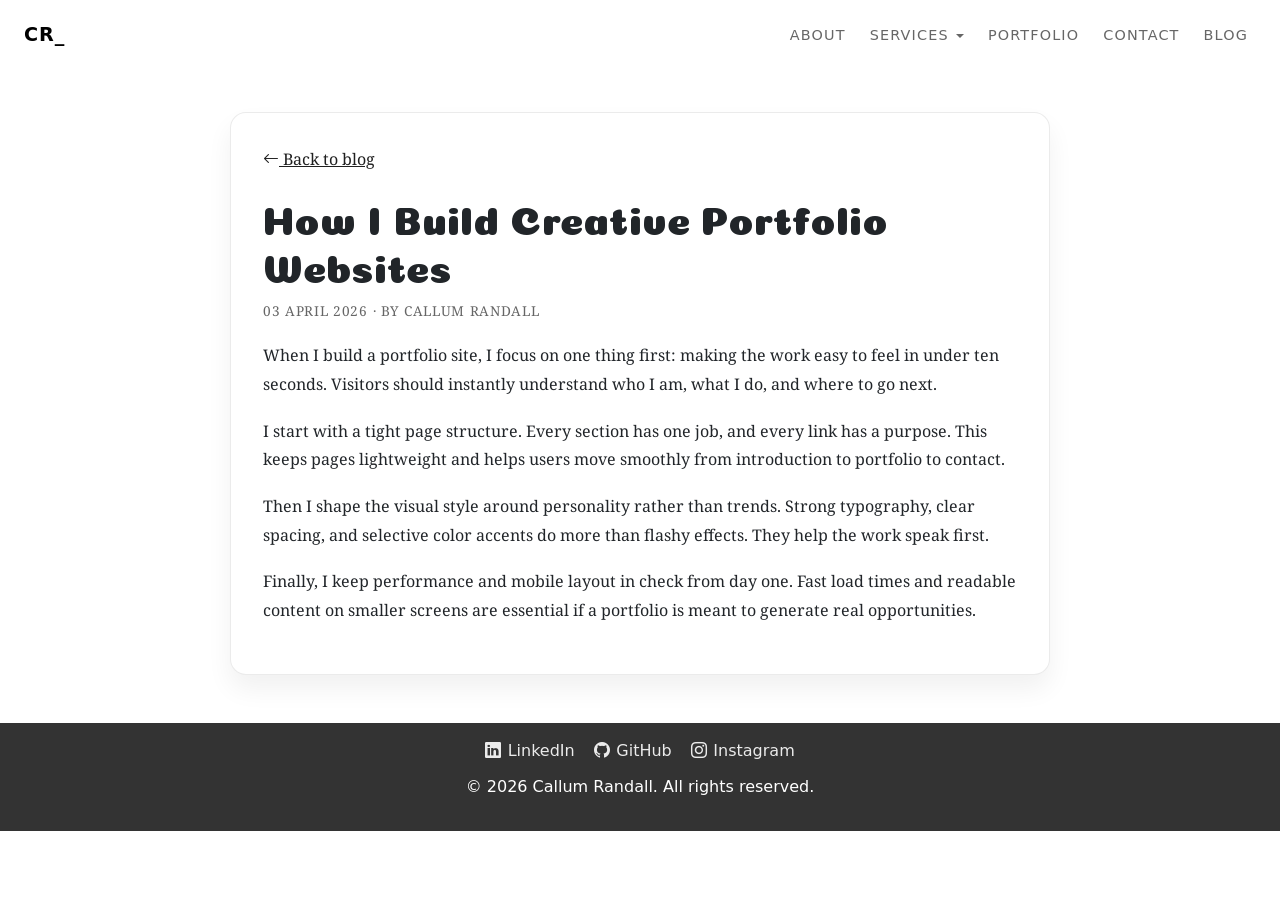
==== blog-first-post.html @ 09055b16 "update pages and fonts" ====
<!DOCTYPE html>
<html lang="en">
<head>
    <meta charset="UTF-8">
    <meta name="viewport" content="width=device-width, initial-scale=1.0">
    <title>How I Build Creative Portfolio Websites | Callum Randall</title>
    <link href="https://cdn.jsdelivr.net/npm/bootstrap@5.3.2/dist/css/bootstrap.min.css" rel="stylesheet">
    <link rel="stylesheet" href="style/style.css">
    <link rel="stylesheet" href="https://cdn.jsdelivr.net/npm/bootstrap-icons@1.10.5/font/bootstrap-icons.css">
    <style>
        @import url('https://fonts.googleapis.com/css2?family=Coiny&family=Noto+Serif:ital,wght@0,100..900;1,100..900&display=swap');

        .post-shell {
            font-family: noto serif, serif;
            padding: calc(var(--nav-height) + 2.5rem) 1rem 3rem;
        }

        .post {
            max-width: 820px;
            margin: 0 auto;
            background: #ffffff;
            border: 1px solid rgba(0, 0, 0, 0.08);
            border-radius: 16px;
            box-shadow: 0 14px 26px rgba(0, 0, 0, 0.06);
            padding: 2rem;
        }

        .post h1 {
            font-family: coiny, sans-serif;
            margin-bottom: 0.75rem;
        }

        .post-meta {
            text-transform: uppercase;
            letter-spacing: 0.05em;
            color: #666;
            font-size: 0.85rem;
            margin-bottom: 1.2rem;
        }

        .post p {
            line-height: 1.8;
            margin-bottom: 1.1rem;
        }

        .post a {
            color: #1f1f1f;
        }
    </style>
</head>
<body>
    <header>
        <nav class="navbar navbar-expand-lg fixed-top px-4">
            <a class="navbar-brand fw-bold" href="index.html">CR_</a>
            <button class="navbar-toggler" type="button" data-bs-toggle="collapse" data-bs-target="#navbarNav">
                <span class="navbar-toggler-icon"></span>
            </button>
            <div class="collapse navbar-collapse justify-content-end" id="navbarNav">
                <ul class="navbar-nav gap-2">
                    <li class="nav-item"><a class="nav-link" href="index.html#about">About</a></li>
                    <li class="nav-item dropdown">
                        <a class="nav-link dropdown-toggle" href="#" role="button" data-bs-toggle="dropdown" aria-expanded="false">Services</a>
                        <ul class="dropdown-menu dropdown-menu-end">
                            <li><a class="dropdown-item" href="web-design.html">Web Design</a></li>
                            <li><a class="dropdown-item" href="photography.html">Photography</a></li>
                            <li><a class="dropdown-item" href="videography.html">Videography</a></li>
                            <li><a class="dropdown-item" href="graphic-design.html">Graphic Design</a></li>
                        </ul>
                    </li>
                    <li class="nav-item"><a class="nav-link" href="index.html#portfolio">Portfolio</a></li>
                    <li class="nav-item"><a class="nav-link" href="contact.html">Contact</a></li>
                    <li class="nav-item"><a class="nav-link" href="blog.html">Blog</a></li>
                </ul>
            </div>
        </nav>
    </header>

    <main class="post-shell">
        <article class="post">
            <p><a href="blog.html"><i class="bi bi-arrow-left"></i> Back to blog</a></p>
            <h1>How I Build Creative Portfolio Websites</h1>
            <p class="post-meta">03 April 2026 · By Callum Randall</p>

            <p>When I build a portfolio site, I focus on one thing first: making the work easy to feel in under ten seconds. Visitors should instantly understand who I am, what I do, and where to go next.</p>

            <p>I start with a tight page structure. Every section has one job, and every link has a purpose. This keeps pages lightweight and helps users move smoothly from introduction to portfolio to contact.</p>

            <p>Then I shape the visual style around personality rather than trends. Strong typography, clear spacing, and selective color accents do more than flashy effects. They help the work speak first.</p>

            <p>Finally, I keep performance and mobile layout in check from day one. Fast load times and readable content on smaller screens are essential if a portfolio is meant to generate real opportunities.</p>
        </article>
    </main>

    <footer>
        <div class="footer-socials" aria-label="Social links">
            <a href="https://www.linkedin.com/in/callum-randall1/" target="_blank" rel="noopener noreferrer" aria-label="LinkedIn profile">
                <i class="bi bi-linkedin"></i>
                <span>LinkedIn</span>
            </a>
            <a href="https://github.com/cal129" target="_blank" rel="noopener noreferrer" aria-label="GitHub profile">
                <i class="bi bi-github"></i>
                <span>GitHub</span>
            </a>
            <a href="https://www.instagram.com/callumjrandall/" target="_blank" rel="noopener noreferrer" aria-label="Instagram profile">
                <i class="bi bi-instagram"></i>
                <span>Instagram</span>
            </a>
        </div>
        <p>© 2026 Callum Randall. All rights reserved.</p>
    </footer>

    <script src="https://cdn.jsdelivr.net/npm/bootstrap@5.3.2/dist/js/bootstrap.bundle.min.js"></script>
    <script>
        const navbar = document.querySelector('.navbar');
        const navbarCollapse = document.getElementById('navbarNav');

        const toggleNavbarBackground = () => {
            if (window.scrollY > 0) {
                navbar.classList.add('scrolled');
            } else {
                navbar.classList.remove('scrolled');
            }
        };

        window.addEventListener('scroll', toggleNavbarBackground);
        navbarCollapse.addEventListener('shown.bs.collapse', () => {
            navbar.classList.add('menu-open');
        });
        navbarCollapse.addEventListener('hidden.bs.collapse', () => {
            navbar.classList.remove('menu-open');
        });
        toggleNavbarBackground();
    </script>
</body>
</html>
---- style/style.css ----
:root {
    --nav-height: 72px;
}


@import url('https://fonts.googleapis.com/css2?family=Coiny&family=Cormorant+Garamond:wght@500;600;700&family=Fjalla+One&family=Manrope:wght@500;600&family=Noto+Serif:ital,wght@0,100..900;1,100..900&display=swap');

.navbar {
    background: transparent;
    backdrop-filter: none;
    -webkit-backdrop-filter: none;
    border-bottom: 1px solid transparent;
    transition: background 0.3s ease, border-color 0.3s ease, backdrop-filter 0.3s ease;
    min-height: var(--nav-height);
}

.navbar.scrolled {
    background: rgba(255, 255, 255, 0.5);
    backdrop-filter: blur(10px);
    -webkit-backdrop-filter: blur(10px);
    border-bottom: 1px solid rgba(46, 46, 46, 0.8);
}

@media (max-width: 991.98px) {
    .navbar.menu-open {
        background: rgba(255, 255, 255, 0.95);
        backdrop-filter: blur(10px);
        -webkit-backdrop-filter: blur(10px);
        border-bottom: 1px solid rgba(46, 46, 46, 0.8);
    }

    .navbar-collapse.show {
        background: transparent;
    }
}

.navbar-brand {
    color: #000000;
    font-size: 1.2rem;
    letter-spacing: 0.05em;
}
.navbar-brand:hover {
    color: #2a2a2a;
}
.nav-link {
    color: rgba(0, 0, 0, 0.6) ;
    font-size: 0.9rem;
    letter-spacing: 0.08em;
    text-transform: uppercase;
    padding: 0.4rem 0.8rem ;
    border-radius: 4px;
    transition: color 0.2s ease, background 0.2s ease;
}

.nav-link:hover {
    color: #6183a4 ;
    background: rgba(255, 255, 255, 0.1);
}

.navbar .dropdown-menu {
    background: rgba(255, 255, 255, 0.96);
    border: 1px solid rgba(46, 46, 46, 0.14);
    border-radius: 12px;
    box-shadow: 0 16px 30px rgba(0, 0, 0, 0.08);
    padding: 0.45rem;
}

.navbar .dropdown-item {
    border-radius: 8px;
    color: rgba(0, 0, 0, 0.72);
    font-size: 0.9rem;
    letter-spacing: 0.05em;
    text-transform: uppercase;
    padding: 0.55rem 0.75rem;
}

.navbar .dropdown-item:hover,
.navbar .dropdown-item:focus {
    background: rgba(111, 143, 155, 0.12);
    color: #2f5f72;
}

.navbar .dropdown-item.active,
.navbar .dropdown-item:active {
    background: rgba(111, 143, 155, 0.18);
    color: #2f5f72;
}

.navbar .dropdown-toggle::after {
    margin-left: 0.45rem;
    vertical-align: 0.15em;
}




body {
    padding-top: 0;
}


#hero {
    background-color: #b4c6ce;
    width: 100vw;
    min-height: 300px;
    margin-left: calc(-50vw + 50%);
    margin-right: calc(-50vw + 50%);
    padding: calc(var(--nav-height) + 2rem) 0 2rem;
    text-align: center;
    
}

#hero h1 {
    font-family: 'Cormorant Garamond', serif;
    font-weight: 700;
    letter-spacing: 0.03em;
}

#hero p {
    font-family: 'Manrope', sans-serif;
    font-weight: 600;
    letter-spacing: 0.12em;
    text-transform: uppercase;
}

#about {
    background-color: #ffffff;
    font-family: noto serif, serif;
    width: 100vw;
    min-height: 240px;
    margin-left: calc(-50vw + 50%);
    margin-right: calc(-50vw + 50%);
    padding: 2rem 0;
    
}

#contact {
    background-color: #b4c6ce;
    font-family: noto serif, serif;
    width: 100vw;
    min-height: 340px;
    margin-left: calc(-50vw + 50%);
    margin-right: calc(-50vw + 50%);
    padding: 2rem 0;
    text-align: center;
    display: flex;
    flex-direction: column;
    justify-content: center;
    align-items: center;
    padding-left: 10%;
    padding-right: 10%;
}

.glass-btn {
    background: rgba(255, 255, 255, 0.22);
    color: #1f1f1f;
    border: 1px solid rgba(255, 255, 255, 0.45);
    backdrop-filter: blur(8px);
    -webkit-backdrop-filter: blur(8px);
    box-shadow: 0 8px 24px rgba(0, 0, 0, 0.12);
    transition: all 0.25s ease;
}

.glass-btn:hover,
.glass-btn:focus {
    background: rgba(255, 255, 255, 0.32);
    color: #111;
    border-color: rgba(255, 255, 255, 0.65);
    transform: translateY(-1px);
}

.glass-btn:active {
    transform: translateY(0);
}


.glass-btn-light {
    background: rgba(255, 255, 255, 0.22);
    color: #c0c0c0;
    border: 1px solid rgba(255, 255, 255, 0.45);
    backdrop-filter: blur(8px);
    -webkit-backdrop-filter: blur(8px);
    box-shadow: 0 8px 24px rgba(0, 0, 0, 0.12);
    transition: all 0.25s ease;
}

.glass-btn-light:hover,
.glass-btn-light:focus {
    background: rgba(255, 255, 255, 0.32);
    color: #ffffff;
    border-color: rgba(255, 255, 255, 0.65);
    transform: translateY(-1px);
}

.glass-btn-light:active {
    transform: translateY(0);
}


#films {
    background-image: linear-gradient(rgba(0, 0, 0, 0.45), rgba(0, 0, 0, 0.45)), url('../assets/images/wedding.jpg');
    background-size: cover;
    background-position: 10% 90%;
    background-repeat: no-repeat;
    width: 100vw;
    min-height: 380px;
    margin-left: calc(-50vw + 50%);
    margin-right: calc(-50vw + 50%);
    padding: 2rem 0;
    padding-left: 10%;
    padding-right: 10%;
    text-align: center;
    color: #ffffff;
    display: flex;
    flex-direction: column;
    justify-content: center;
    align-items: center;
    font-family: noto serif, serif;
}

#portfolio {
    background-color: #ffffff;
    font-family: noto serif, serif;
    width: 100vw;
    min-height: 240px;
    margin-left: calc(-50vw + 50%);
    margin-right: calc(-50vw + 50%);
    
}

.portfolio-image {
    display: block;
    width: 100%;
    height: auto;
    margin: 0 auto;
}

#experience {
    background-color: #ffffff;
    font-family: noto serif, serif;
    width: 100vw;
    min-height: 240px;
    margin-left: calc(-50vw + 50%);
    margin-right: calc(-50vw + 50%);
    padding: 2rem 0;
    text-align: center;
}



.charity-logo-card {
    display: flex;
    align-items: center;
    justify-content: center;
    min-height: 110px;
    padding: 1rem;
    text-decoration: none;
    transition: transform 0.2s ease, background 0.2s ease;
}

.charity-logo-card:hover {
    transform: translateY(-2px);
   
}

.charity-logo-card img {
    width: 100%;
    max-width: 160px;
    max-height: 56px;
    object-fit: contain;
}


h2 {
    font-size: 2rem;
    margin-bottom: 1rem;
    color: #333;
    padding-left: 10%;
}

footer {
    background-color: #333;
    color: #fff;
    text-align: center;
    padding: 1rem 0;
}

.footer-socials {
    display: flex;
    justify-content: center;
    gap: 1.2rem;
    flex-wrap: wrap;
    margin-bottom: 0.75rem;
}

.footer-socials a {
    display: inline-flex;
    align-items: center;
    gap: 0.4rem;
    color: #fff;
    text-decoration: none;
    opacity: 0.9;
    transition: opacity 0.2s ease;
}

.footer-socials a:hover {
    opacity: 1;
}

.contact-body {
    background: linear-gradient(135deg, #ebe4c7 0%, #f6f1df 100%);
    min-height: 100vh;
}

.contact-page {
    max-width: 900px;
    margin: 0 auto;
    padding: calc(var(--nav-height) + 2rem) 1rem 3rem;
    font-family: noto serif, serif;
}

.contact-card {
    background: rgba(255, 255, 255, 0.72);
    border: 1px solid rgba(255, 255, 255, 0.65);
    border-radius: 16px;
    box-shadow: 0 18px 40px rgba(0, 0, 0, 0.08);
    backdrop-filter: blur(6px);
    -webkit-backdrop-filter: blur(6px);
}

.contact-title {
    font-family: coiny, sans-serif;
    letter-spacing: 0.02em;
}

.form-control,
.form-select {
    border-radius: 10px;
    border-color: rgba(0, 0, 0, 0.14);
}

.form-control:focus,
.form-select:focus {
    border-color: #6f8f9b;
    box-shadow: 0 0 0 0.2rem rgba(111, 143, 155, 0.2);
}

.contact-meta a {
    color: #1f1f1f;
    text-decoration: none;
}

.contact-meta a:hover {
    text-decoration: underline;
}

.web-design-body {
    background: linear-gradient(135deg, #eef2e4 0%, #f7f1df 52%, #e7edf2 100%);
    min-height: 100vh;
}

.web-services-body {
    background: #DDDBD9;
}

.web-services-shell {
    width: min(980px, calc(100% - 2rem));
    margin: 0 auto;
    padding: calc(var(--nav-height) + 3rem) 0 3.5rem;
    font-family: 'Fjalla One', sans-serif;
    color: #1f1f1f;
}

.web-services-intro {
    margin-bottom: 2.5rem;
}

.web-services-kicker {
    text-transform: uppercase;
    letter-spacing: 0.12em;
    font-size: 0.78rem;
    color: #676767;
    margin-bottom: 0.5rem;
}

.web-services-intro h1 {
    font-family: 'Fjalla One', sans-serif;
    font-size: clamp(2.4rem, 5vw, 4rem);
    margin-bottom: 1rem;
}

.web-services-lead {
    max-width: 70ch;
    line-height: 1.8;
    color: #333;
}

.web-services-list {
    display: grid;
    gap: 1rem;
}

.web-service-item {
    background: rgba(255, 255, 255, 0.8);
    border: 1px solid rgba(0, 0, 0, 0.08);
    border-radius: 14px;
    padding: 1.4rem;
}

.web-service-item h2 {
    font-size: 1.3rem;
    margin-bottom: 0.65rem;
    color: #161616;
    padding-left: 0;
}

.web-service-item p {
    margin-bottom: 0.55rem;
    line-height: 1.75;
    color: #353535;
}

.web-service-meta {
    margin-bottom: 0;
    font-size: 0.9rem;
    color: #5a5a5a;
}

.web-services-outro {
    margin-top: 2rem;
    padding-top: 1.8rem;
    border-top: 1px solid rgba(0, 0, 0, 0.1);
}

.web-services-outro h2 {
    padding-left: 0;
    margin-bottom: 0.65rem;
}

.web-services-outro p {
    margin-bottom: 1rem;
    max-width: 66ch;
    line-height: 1.75;
}

.service-hero {
    width: 100vw;
    margin-left: calc(-50vw + 50%);
    margin-right: calc(-50vw + 50%);
    padding: calc(var(--nav-height) + 3rem) 0 3.5rem;
    font-family: noto serif, serif;
}

.service-hero-inner,
.service-section,
.service-cta {
    width: min(1120px, calc(100% - 2rem));
    margin: 0 auto;
}

.service-hero-panel {
    background: rgba(255, 255, 255, 0.68);
    border: 1px solid rgba(255, 255, 255, 0.72);
    border-radius: 28px;
    padding: 2rem;
    box-shadow: 0 20px 42px rgba(0, 0, 0, 0.08);
    backdrop-filter: blur(10px);
    -webkit-backdrop-filter: blur(10px);
}

.section-label {
    display: inline-flex;
    align-items: center;
    gap: 0.5rem;
    padding: 0.35rem 0.75rem;
    border-radius: 999px;
    background: rgba(111, 143, 155, 0.14);
    color: #2b4c59;
    font-size: 0.8rem;
    letter-spacing: 0.08em;
    text-transform: uppercase;
}

.service-hero h1,
.service-section h2,
.service-cta h2 {
    font-family: coiny, sans-serif;
}

.service-hero h1 {
    font-size: clamp(2.6rem, 6vw, 5rem);
    line-height: 0.95;
    margin: 1rem 0 1rem;
}

.service-lead {
    font-size: 1.08rem;
    line-height: 1.75;
    color: #394247;
    max-width: 62ch;
}

.hero-points {
    display: grid;
    grid-template-columns: repeat(3, minmax(0, 1fr));
    gap: 1rem;
    margin-top: 1.5rem;
}

.hero-point {
    background: rgba(255, 255, 255, 0.75);
    border-radius: 18px;
    padding: 1rem;
    border: 1px solid rgba(0, 0, 0, 0.06);
}

.hero-point strong {
    display: block;
    margin-bottom: 0.35rem;
    color: #1f1f1f;
}

.service-section {
    padding: 0 0 3rem;
    font-family: noto serif, serif;
}

.service-section h2 {
    padding-left: 0;
    margin-bottom: 0.85rem;
}

.service-copy {
    color: #49545a;
    max-width: 68ch;
    line-height: 1.75;
}

.service-card {
    background: rgba(255, 255, 255, 0.8);
    border: 1px solid rgba(0, 0, 0, 0.08);
    border-radius: 20px;
    box-shadow: 0 16px 30px rgba(0, 0, 0, 0.06);
    height: 100%;
}

.service-card .card-body {
    padding: 1.5rem;
}

.service-icon {
    width: 54px;
    height: 54px;
    border-radius: 16px;
    display: inline-flex;
    align-items: center;
    justify-content: center;
    background: rgba(180, 198, 206, 0.35);
    color: #22414f;
    font-size: 1.4rem;
    margin-bottom: 1rem;
}

.service-list {
    list-style: none;
    padding: 0;
    margin: 1rem 0 0;
}

.service-list li {
    padding: 0.4rem 0 0.4rem 1.5rem;
    position: relative;
}

.service-list li::before {
    content: "";
    position: absolute;
    left: 0;
    top: 0.95rem;
    width: 0.6rem;
    height: 0.6rem;
    border-radius: 50%;
    background: #6f8f9b;
}

.process-step {
    background: rgba(255, 255, 255, 0.76);
    border: 1px solid rgba(0, 0, 0, 0.06);
    border-radius: 20px;
    padding: 1.4rem;
    height: 100%;
}

.step-number {
    display: inline-flex;
    align-items: center;
    justify-content: center;
    width: 2.2rem;
    height: 2.2rem;
    border-radius: 999px;
    background: #1f1f1f;
    color: #fff;
    font-weight: 700;
    margin-bottom: 1rem;
}

.pricing-card {
    background: linear-gradient(180deg, rgba(255, 255, 255, 0.88) 0%, rgba(255, 255, 255, 0.72) 100%);
    border: 1px solid rgba(0, 0, 0, 0.08);
    border-radius: 24px;
    box-shadow: 0 18px 34px rgba(0, 0, 0, 0.07);
    height: 100%;
}

.pricing-card.featured {
    border-color: rgba(111, 143, 155, 0.45);
    transform: translateY(-6px);
}

.pricing-badge {
    display: inline-block;
    padding: 0.35rem 0.7rem;
    border-radius: 999px;
    background: rgba(111, 143, 155, 0.14);
    color: #2b4c59;
    font-size: 0.82rem;
    text-transform: uppercase;
    letter-spacing: 0.08em;
}

.pricing-value {
    font-family: coiny, sans-serif;
    font-size: 2rem;
    color: #1f1f1f;
    margin: 0.75rem 0 1rem;
}

.faq-item {
    background: rgba(255, 255, 255, 0.76);
    border: 1px solid rgba(0, 0, 0, 0.06);
    border-radius: 18px;
    padding: 1.15rem 1.25rem;
}

.service-cta {
    padding: 0 0 3.5rem;
}

.service-cta-panel {
    background: linear-gradient(135deg, rgba(180, 198, 206, 0.9), rgba(255, 255, 255, 0.72));
    border: 1px solid rgba(255, 255, 255, 0.65);
    border-radius: 28px;
    padding: 2rem;
    box-shadow: 0 20px 40px rgba(0, 0, 0, 0.08);
}

.photography-body {
    background: linear-gradient(135deg, #f5efe0 0%, #eef3f0 52%, #e6edf4 100%);
    min-height: 100vh;
}

.photo-hero {
    width: 100vw;
    margin-left: calc(-50vw + 50%);
    margin-right: calc(-50vw + 50%);
    padding: calc(var(--nav-height) + 3rem) 0 3.5rem;
    font-family: noto serif, serif;
}

.photo-hero-inner,
.photo-section,
.photo-cta {
    width: min(1120px, calc(100% - 2rem));
    margin: 0 auto;
}

.photo-hero-panel {
    background: rgba(255, 255, 255, 0.72);
    border: 1px solid rgba(255, 255, 255, 0.75);
    border-radius: 28px;
    box-shadow: 0 20px 42px rgba(0, 0, 0, 0.08);
    overflow: hidden;
}

.photo-hero-copy {
    padding: 2rem;
}

.photo-hero h1,
.photo-section h2,
.photo-cta h2 {
    font-family: coiny, sans-serif;
}

.photo-hero h1 {
    font-size: clamp(2.6rem, 6vw, 5rem);
    line-height: 0.95;
    margin: 1rem 0 1rem;
}

.photo-lead {
    font-size: 1.08rem;
    line-height: 1.75;
    color: #40484d;
    max-width: 62ch;
}

.photo-visual {
    min-height: 100%;
    background: linear-gradient(180deg, rgba(17, 17, 17, 0.06), rgba(17, 17, 17, 0.16)), url('../assets/images/wedding.jpg');
    background-size: cover;
    background-position: center;
    min-height: 340px;
}

.photo-stat-row {
    display: grid;
    grid-template-columns: repeat(3, minmax(0, 1fr));
    gap: 1rem;
    margin-top: 1.5rem;
}

.photo-stat {
    background: rgba(255, 255, 255, 0.8);
    border: 1px solid rgba(0, 0, 0, 0.06);
    border-radius: 18px;
    padding: 1rem;
}

.photo-stat strong {
    display: block;
    font-family: coiny, sans-serif;
    font-size: 1.5rem;
    color: #1f1f1f;
}

.photo-section {
    padding: 0 0 3rem;
    font-family: noto serif, serif;
}

.photo-section h2 {
    padding-left: 0;
    margin-bottom: 0.85rem;
}

.photo-copy {
    color: #4b5459;
    max-width: 68ch;
    line-height: 1.75;
}

.photo-card {
    background: rgba(255, 255, 255, 0.82);
    border: 1px solid rgba(0, 0, 0, 0.08);
    border-radius: 20px;
    box-shadow: 0 16px 30px rgba(0, 0, 0, 0.06);
    height: 100%;
}

.photo-card .card-body {
    padding: 1.5rem;
}

.photo-card .service-icon {
    background: rgba(121, 144, 158, 0.18);
    color: #24404c;
}

.photo-list {
    list-style: none;
    padding: 0;
    margin: 1rem 0 0;
}

.photo-list li {
    padding: 0.4rem 0 0.4rem 1.5rem;
    position: relative;
}

.photo-list li::before {
    content: "";
    position: absolute;
    left: 0;
    top: 0.95rem;
    width: 0.6rem;
    height: 0.6rem;
    border-radius: 50%;
    background: #6f8f9b;
}

.photo-step {
    background: rgba(255, 255, 255, 0.76);
    border: 1px solid rgba(0, 0, 0, 0.06);
    border-radius: 20px;
    padding: 1.4rem;
    height: 100%;
}

.photo-cta {
    padding: 0 0 3.5rem;
}

.photo-cta-panel {
    background: linear-gradient(135deg, rgba(246, 226, 193, 0.9), rgba(255, 255, 255, 0.72));
    border: 1px solid rgba(255, 255, 255, 0.65);
    border-radius: 28px;
    padding: 2rem;
    box-shadow: 0 20px 40px rgba(0, 0, 0, 0.08);
}

@media (max-width: 767.98px) {
    .photo-stat-row {
        grid-template-columns: 1fr;
    }
}

.videography-body {
    background: linear-gradient(135deg, #efe8dc 0%, #eef1f4 52%, #e3ecf1 100%);
    min-height: 100vh;
}

.video-hero {
    width: 100vw;
    margin-left: calc(-50vw + 50%);
    margin-right: calc(-50vw + 50%);
    padding: calc(var(--nav-height) + 3rem) 0 3.5rem;
    font-family: noto serif, serif;
}

.video-hero-inner,
.video-section,
.video-cta {
    width: min(1120px, calc(100% - 2rem));
    margin: 0 auto;
}

.video-hero-panel {
    background: rgba(255, 255, 255, 0.72);
    border: 1px solid rgba(255, 255, 255, 0.75);
    border-radius: 28px;
    box-shadow: 0 20px 42px rgba(0, 0, 0, 0.08);
    overflow: hidden;
}

.video-hero-copy {
    padding: 2rem;
}

.video-hero h1,
.video-section h2,
.video-cta h2 {
    font-family: coiny, sans-serif;
}

.video-hero h1 {
    font-size: clamp(2.6rem, 6vw, 5rem);
    line-height: 0.95;
    margin: 1rem 0 1rem;
}

.video-lead {
    font-size: 1.08rem;
    line-height: 1.75;
    color: #40484d;
    max-width: 62ch;
}

.video-visual {
    min-height: 100%;
    background: linear-gradient(180deg, rgba(17, 17, 17, 0.1), rgba(17, 17, 17, 0.34)), url('../assets/images/wedding.jpg');
    background-size: cover;
    background-position: center;
    min-height: 340px;
}

.video-stat-row {
    display: grid;
    grid-template-columns: repeat(3, minmax(0, 1fr));
    gap: 1rem;
    margin-top: 1.5rem;
}

.video-stat {
    background: rgba(255, 255, 255, 0.8);
    border: 1px solid rgba(0, 0, 0, 0.06);
    border-radius: 18px;
    padding: 1rem;
}

.video-stat strong {
    display: block;
    font-family: coiny, sans-serif;
    font-size: 1.5rem;
    color: #1f1f1f;
}

.video-section {
    padding: 0 0 3rem;
    font-family: noto serif, serif;
}

.video-section h2 {
    padding-left: 0;
    margin-bottom: 0.85rem;
}

.video-copy {
    color: #4b5459;
    max-width: 68ch;
    line-height: 1.75;
}

.video-card {
    background: rgba(255, 255, 255, 0.82);
    border: 1px solid rgba(0, 0, 0, 0.08);
    border-radius: 20px;
    box-shadow: 0 16px 30px rgba(0, 0, 0, 0.06);
    height: 100%;
}

.video-card .card-body {
    padding: 1.5rem;
}

.video-card .service-icon {
    background: rgba(160, 134, 99, 0.18);
    color: #5b452f;
}

.video-list {
    list-style: none;
    padding: 0;
    margin: 1rem 0 0;
}

.video-list li {
    padding: 0.4rem 0 0.4rem 1.5rem;
    position: relative;
}

.video-list li::before {
    content: "";
    position: absolute;
    left: 0;
    top: 0.95rem;
    width: 0.6rem;
    height: 0.6rem;
    border-radius: 50%;
    background: #8a6f54;
}

.video-step {
    background: rgba(255, 255, 255, 0.76);
    border: 1px solid rgba(0, 0, 0, 0.06);
    border-radius: 20px;
    padding: 1.4rem;
    height: 100%;
}

.video-cta {
    padding: 0 0 3.5rem;
}

.video-cta-panel {
    background: linear-gradient(135deg, rgba(215, 199, 175, 0.9), rgba(255, 255, 255, 0.72));
    border: 1px solid rgba(255, 255, 255, 0.65);
    border-radius: 28px;
    padding: 2rem;
    box-shadow: 0 20px 40px rgba(0, 0, 0, 0.08);
}

@media (max-width: 767.98px) {
    .video-stat-row {
        grid-template-columns: 1fr;
    }
}

.graphic-design-body {
    background: linear-gradient(135deg, #f2ede7 0%, #eef2f0 54%, #e6ece8 100%);
    min-height: 100vh;
}

.graphic-hero {
    width: 100vw;
    margin-left: calc(-50vw + 50%);
    margin-right: calc(-50vw + 50%);
    padding: calc(var(--nav-height) + 3rem) 0 3.5rem;
    font-family: noto serif, serif;
}

.graphic-hero-inner,
.graphic-section,
.graphic-cta {
    width: min(1120px, calc(100% - 2rem));
    margin: 0 auto;
}

.graphic-hero-panel {
    background: rgba(255, 255, 255, 0.74);
    border: 1px solid rgba(255, 255, 255, 0.78);
    border-radius: 28px;
    box-shadow: 0 20px 42px rgba(0, 0, 0, 0.08);
    overflow: hidden;
}

.graphic-hero-copy {
    padding: 2rem;
}

.graphic-hero h1,
.graphic-section h2,
.graphic-cta h2 {
    font-family: coiny, sans-serif;
}

.graphic-hero h1 {
    font-size: clamp(2.6rem, 6vw, 5rem);
    line-height: 0.95;
    margin: 1rem 0 1rem;
}

.graphic-lead {
    font-size: 1.08rem;
    line-height: 1.75;
    color: #40484d;
    max-width: 62ch;
}

.graphic-visual {
    min-height: 100%;
    background: linear-gradient(180deg, rgba(17, 17, 17, 0.07), rgba(17, 17, 17, 0.2)), url('../assets/images/porfoliopng.png');
    background-size: cover;
    background-position: center;
    min-height: 340px;
}

.graphic-stat-row {
    display: grid;
    grid-template-columns: repeat(3, minmax(0, 1fr));
    gap: 1rem;
    margin-top: 1.5rem;
}

.graphic-stat {
    background: rgba(255, 255, 255, 0.8);
    border: 1px solid rgba(0, 0, 0, 0.06);
    border-radius: 18px;
    padding: 1rem;
}

.graphic-stat strong {
    display: block;
    font-family: coiny, sans-serif;
    font-size: 1.5rem;
    color: #1f1f1f;
}

.graphic-section {
    padding: 0 0 3rem;
    font-family: noto serif, serif;
}

.graphic-section h2 {
    padding-left: 0;
    margin-bottom: 0.85rem;
}

.graphic-copy {
    color: #4b5459;
    max-width: 68ch;
    line-height: 1.75;
}

.graphic-card {
    background: rgba(255, 255, 255, 0.82);
    border: 1px solid rgba(0, 0, 0, 0.08);
    border-radius: 20px;
    box-shadow: 0 16px 30px rgba(0, 0, 0, 0.06);
    height: 100%;
}

.graphic-card .card-body {
    padding: 1.5rem;
}

.graphic-card .service-icon {
    background: rgba(134, 160, 120, 0.18);
    color: #4b5e3d;
}

.graphic-list {
    list-style: none;
    padding: 0;
    margin: 1rem 0 0;
}

.graphic-list li {
    padding: 0.4rem 0 0.4rem 1.5rem;
    position: relative;
}

.graphic-list li::before {
    content: "";
    position: absolute;
    left: 0;
    top: 0.95rem;
    width: 0.6rem;
    height: 0.6rem;
    border-radius: 50%;
    background: #7b9a65;
}

.graphic-step {
    background: rgba(255, 255, 255, 0.76);
    border: 1px solid rgba(0, 0, 0, 0.06);
    border-radius: 20px;
    padding: 1.4rem;
    height: 100%;
}

.graphic-cta {
    padding: 0 0 3.5rem;
}

.graphic-cta-panel {
    background: linear-gradient(135deg, rgba(217, 226, 197, 0.9), rgba(255, 255, 255, 0.72));
    border: 1px solid rgba(255, 255, 255, 0.65);
    border-radius: 28px;
    padding: 2rem;
    box-shadow: 0 20px 40px rgba(0, 0, 0, 0.08);
}

@media (max-width: 767.98px) {
    .graphic-stat-row {
        grid-template-columns: 1fr;
    }
}

@media (max-width: 767.98px) {
    .hero-points {
        grid-template-columns: 1fr;
    }

    .pricing-card.featured {
        transform: none;
    }
}
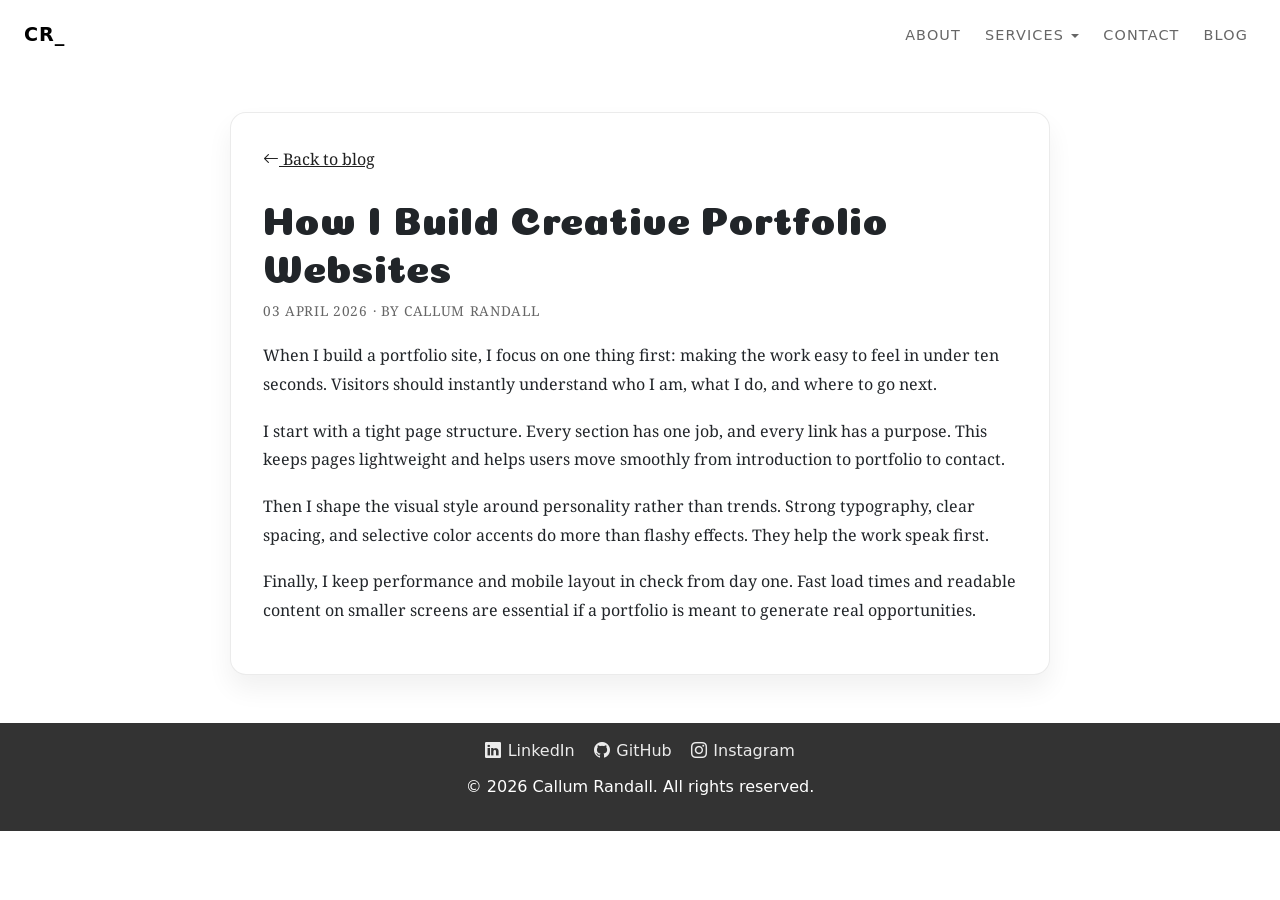
==== commit 91ece43a: "add about section" ====
--- a/blog-first-post.html
+++ b/blog-first-post.html
@@ -67,7 +67,6 @@
                             <li><a class="dropdown-item" href="graphic-design.html">Graphic Design</a></li>
                         </ul>
                     </li>
-                    <li class="nav-item"><a class="nav-link" href="index.html#portfolio">Portfolio</a></li>
                     <li class="nav-item"><a class="nav-link" href="contact.html">Contact</a></li>
                     <li class="nav-item"><a class="nav-link" href="blog.html">Blog</a></li>
                 </ul>
--- a/style/style.css
+++ b/style/style.css
@@ -111,7 +111,7 @@
 }
 
 #hero h1 {
-    font-family: 'Cormorant Garamond', serif;
+    font-family: 'Fjalla One', sans-serif;
     font-weight: 700;
     letter-spacing: 0.03em;
 }
@@ -149,6 +149,51 @@
     align-items: center;
     padding-left: 10%;
     padding-right: 10%;
+}
+
+#about-me {
+    background: linear-gradient(135deg, #e8edf0 0%, #f4f1e8 54%, #e6edf0 100%);
+    font-family: noto serif, serif;
+    width: 100vw;
+    margin-left: calc(-50vw + 50%);
+    margin-right: calc(-50vw + 50%);
+    padding: 3rem 0;
+}
+
+#about-me h2 {
+    font-size: 2rem;
+    margin-bottom: 1rem;
+    color: #333;
+}
+
+.about-image {
+    width: 100%;
+    height: auto;
+    display: block;
+    border-radius: 24px;
+    box-shadow: 0 18px 40px rgba(0, 0, 0, 0.12);
+}
+
+.about-copy {
+    padding-left: 1rem;
+}
+
+.about-copy h3 {
+    font-size: 1.7rem;
+    padding-left: 0;
+    margin-bottom: 1rem;
+}
+
+.about-copy p {
+    color: #40484d;
+    line-height: 1.8;
+    margin-bottom: 1rem;
+}
+
+@media (max-width: 991.98px) {
+    .about-copy {
+        padding-left: 0;
+    }
 }
 
 .glass-btn {
@@ -407,6 +452,29 @@
     padding: 1.4rem;
 }
 
+.web-design-body .web-services-list .card {
+    background: rgba(180, 198, 206, 0.92);
+    border: 1px solid rgba(45, 45, 45, 0.12);
+    border-radius: 20px;
+    overflow: hidden;
+}
+
+.web-design-body .web-services-list .card-body {
+    text-align: center;
+}
+
+.web-design-body .web-services-list .card h2 {
+    padding-left: 0;
+}
+
+.web-design-body .web-services-list .card-img-top {
+    width: 100%;
+    aspect-ratio: 16 / 9;
+    object-fit: cover;
+    object-position: top center;
+    display: block;
+}
+
 .web-service-item h2 {
     font-size: 1.3rem;
     margin-bottom: 0.65rem;
@@ -970,6 +1038,10 @@
     box-shadow: 0 20px 40px rgba(0, 0, 0, 0.08);
 }
 
+.videography-feature {
+    margin-top: 2.25rem;
+}
+
 @media (max-width: 767.98px) {
     .video-stat-row {
         grid-template-columns: 1fr;
@@ -979,6 +1051,77 @@
 .graphic-design-body {
     background: linear-gradient(135deg, #f2ede7 0%, #eef2f0 54%, #e6ece8 100%);
     min-height: 100vh;
+}
+
+.photography-body {
+    background: linear-gradient(135deg, #e8edf0 0%, #f4f1e8 54%, #e6edf0 100%);
+    min-height: 100vh;
+}
+
+.photo-masonry {
+    column-count: 3;
+    column-gap: 1rem;
+}
+
+.photo-masonry figure {
+    margin: 0 0 1rem;
+    break-inside: avoid;
+    border-radius: 18px;
+    overflow: hidden;
+    background: rgba(180, 198, 206, 0.24);
+    border: 1px solid rgba(24, 24, 24, 0.12);
+    box-shadow: 0 10px 24px rgba(0, 0, 0, 0.12);
+}
+
+.photo-masonry img {
+    width: 100%;
+    height: auto;
+    display: block;
+}
+
+@media (max-width: 991.98px) {
+    .photo-masonry {
+        column-count: 2;
+    }
+}
+
+@media (max-width: 575.98px) {
+    .photo-masonry {
+        column-count: 1;
+    }
+}
+
+.graphic-masonry {
+    column-count: 3;
+    column-gap: 1rem;
+}
+
+.graphic-masonry figure {
+    margin: 0 0 1rem;
+    break-inside: avoid;
+    border-radius: 18px;
+    overflow: hidden;
+    background: rgba(180, 198, 206, 0.3);
+    border: 1px solid rgba(24, 24, 24, 0.12);
+    box-shadow: 0 10px 24px rgba(0, 0, 0, 0.12);
+}
+
+.graphic-masonry img {
+    width: 100%;
+    height: auto;
+    display: block;
+}
+
+@media (max-width: 991.98px) {
+    .graphic-masonry {
+        column-count: 2;
+    }
+}
+
+@media (max-width: 575.98px) {
+    .graphic-masonry {
+        column-count: 1;
+    }
 }
 
 .graphic-hero {
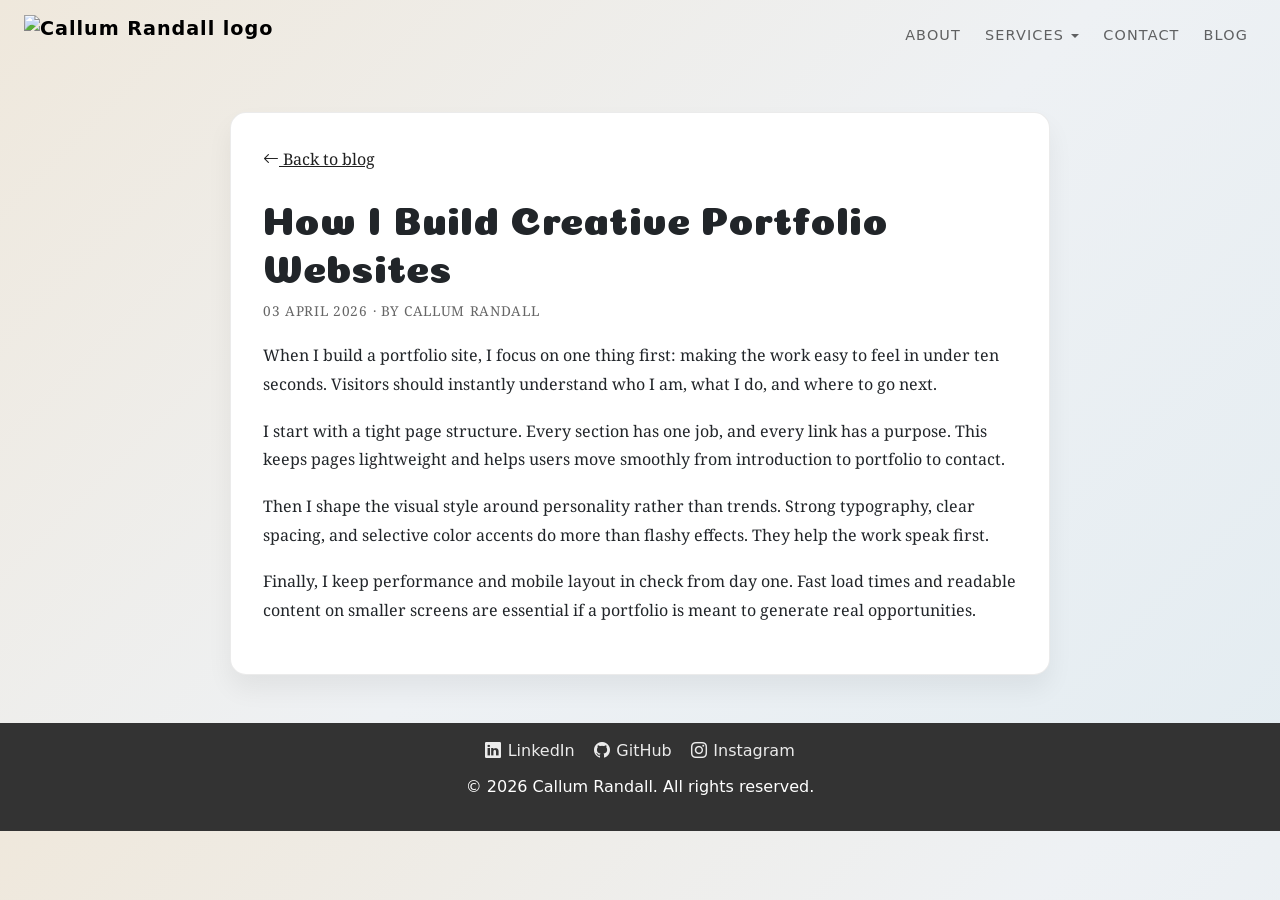
==== commit 00f681d3: "update" ====
--- a/blog-first-post.html
+++ b/blog-first-post.html
@@ -51,13 +51,15 @@
 <body>
     <header>
         <nav class="navbar navbar-expand-lg fixed-top px-4">
-            <a class="navbar-brand fw-bold" href="index.html">CR_</a>
+            <a class="navbar-brand fw-bold" href="index.html" aria-label="Callum Randall home">
+                <img src="assets/images/CR%20logo.png" alt="Callum Randall logo" class="brand-logo" loading="eager">
+            </a>
             <button class="navbar-toggler" type="button" data-bs-toggle="collapse" data-bs-target="#navbarNav">
                 <span class="navbar-toggler-icon"></span>
             </button>
             <div class="collapse navbar-collapse justify-content-end" id="navbarNav">
                 <ul class="navbar-nav gap-2">
-                    <li class="nav-item"><a class="nav-link" href="index.html#about">About</a></li>
+                    <li class="nav-item"><a class="nav-link" href="index.html#about-me">About</a></li>
                     <li class="nav-item dropdown">
                         <a class="nav-link dropdown-toggle" href="#" role="button" data-bs-toggle="dropdown" aria-expanded="false">Services</a>
                         <ul class="dropdown-menu dropdown-menu-end">
--- a/style/style.css
+++ b/style/style.css
@@ -1,5 +1,6 @@
 :root {
     --nav-height: 72px;
+    --site-gradient: linear-gradient(135deg, #efe8dc 0%, #eef1f4 52%, #e3ecf1 100%);
 }
 
 
@@ -38,10 +39,19 @@
     color: #000000;
     font-size: 1.2rem;
     letter-spacing: 0.05em;
+    display: inline-flex;
+    align-items: center;
 }
 .navbar-brand:hover {
     color: #2a2a2a;
 }
+
+.brand-logo {
+    display: block;
+    width: auto;
+    height: 42px;
+}
+
 .nav-link {
     color: rgba(0, 0, 0, 0.6) ;
     font-size: 0.9rem;
@@ -96,11 +106,12 @@
 
 body {
     padding-top: 0;
+    background: var(--site-gradient);
 }
 
 
 #hero {
-    background-color: #b4c6ce;
+    background: var(--site-gradient);
     width: 100vw;
     min-height: 300px;
     margin-left: calc(-50vw + 50%);
@@ -132,6 +143,18 @@
     margin-right: calc(-50vw + 50%);
     padding: 2rem 0;
     
+}
+
+#about a {
+    transition: transform 0.2s ease;
+}
+
+#about a:hover {
+    transform: scale(1.03);
+}
+
+.about-icon {
+    color: #7db7d0;
 }
 
 #contact {
@@ -168,8 +191,10 @@
 
 .about-image {
     width: 100%;
+    max-width: 420px;
     height: auto;
     display: block;
+    margin: 0 auto;
     border-radius: 24px;
     box-shadow: 0 18px 40px rgba(0, 0, 0, 0.12);
 }
@@ -193,6 +218,23 @@
 @media (max-width: 991.98px) {
     .about-copy {
         padding-left: 0;
+    }
+}
+
+@media (max-width: 575.98px) {
+    #about-me h2 {
+        padding-left: 1rem;
+        padding-right: 1rem;
+    }
+
+    #about-me .container {
+        padding-left: 1rem;
+        padding-right: 1rem;
+    }
+
+    .about-copy {
+        padding-left: 0.25rem;
+        padding-right: 0.25rem;
     }
 }
 
@@ -268,15 +310,17 @@
     font-family: noto serif, serif;
     width: 100vw;
     min-height: 240px;
+    max-height: 650px;
     margin-left: calc(-50vw + 50%);
     margin-right: calc(-50vw + 50%);
-    
+    overflow: hidden;
 }
 
 .portfolio-image {
     display: block;
     width: 100%;
-    height: auto;
+    height: 100%;
+    object-fit: cover;
     margin: 0 auto;
 }
 
@@ -353,8 +397,10 @@
 }
 
 .contact-body {
-    background: linear-gradient(135deg, #ebe4c7 0%, #f6f1df 100%);
+    background: var(--site-gradient);
     min-height: 100vh;
+    display: flex;
+    flex-direction: column;
 }
 
 .contact-page {
@@ -362,6 +408,7 @@
     margin: 0 auto;
     padding: calc(var(--nav-height) + 2rem) 1rem 3rem;
     font-family: noto serif, serif;
+    flex: 1;
 }
 
 .contact-card {
@@ -400,12 +447,12 @@
 }
 
 .web-design-body {
-    background: linear-gradient(135deg, #eef2e4 0%, #f7f1df 52%, #e7edf2 100%);
+    background: var(--site-gradient);
     min-height: 100vh;
 }
 
 .web-services-body {
-    background: #DDDBD9;
+    background: var(--site-gradient);
 }
 
 .web-services-shell {
@@ -723,7 +770,7 @@
 }
 
 .photography-body {
-    background: linear-gradient(135deg, #f5efe0 0%, #eef3f0 52%, #e6edf4 100%);
+    background: var(--site-gradient);
     min-height: 100vh;
 }
 
@@ -886,6 +933,12 @@
 .videography-body {
     background: linear-gradient(135deg, #efe8dc 0%, #eef1f4 52%, #e3ecf1 100%);
     min-height: 100vh;
+    display: flex;
+    flex-direction: column;
+}
+
+.videography-body .web-services-shell {
+    flex: 1;
 }
 
 .video-hero {
@@ -1049,12 +1102,12 @@
 }
 
 .graphic-design-body {
-    background: linear-gradient(135deg, #f2ede7 0%, #eef2f0 54%, #e6ece8 100%);
+    background: var(--site-gradient);
     min-height: 100vh;
 }
 
 .photography-body {
-    background: linear-gradient(135deg, #e8edf0 0%, #f4f1e8 54%, #e6edf0 100%);
+    background: var(--site-gradient);
     min-height: 100vh;
 }
 
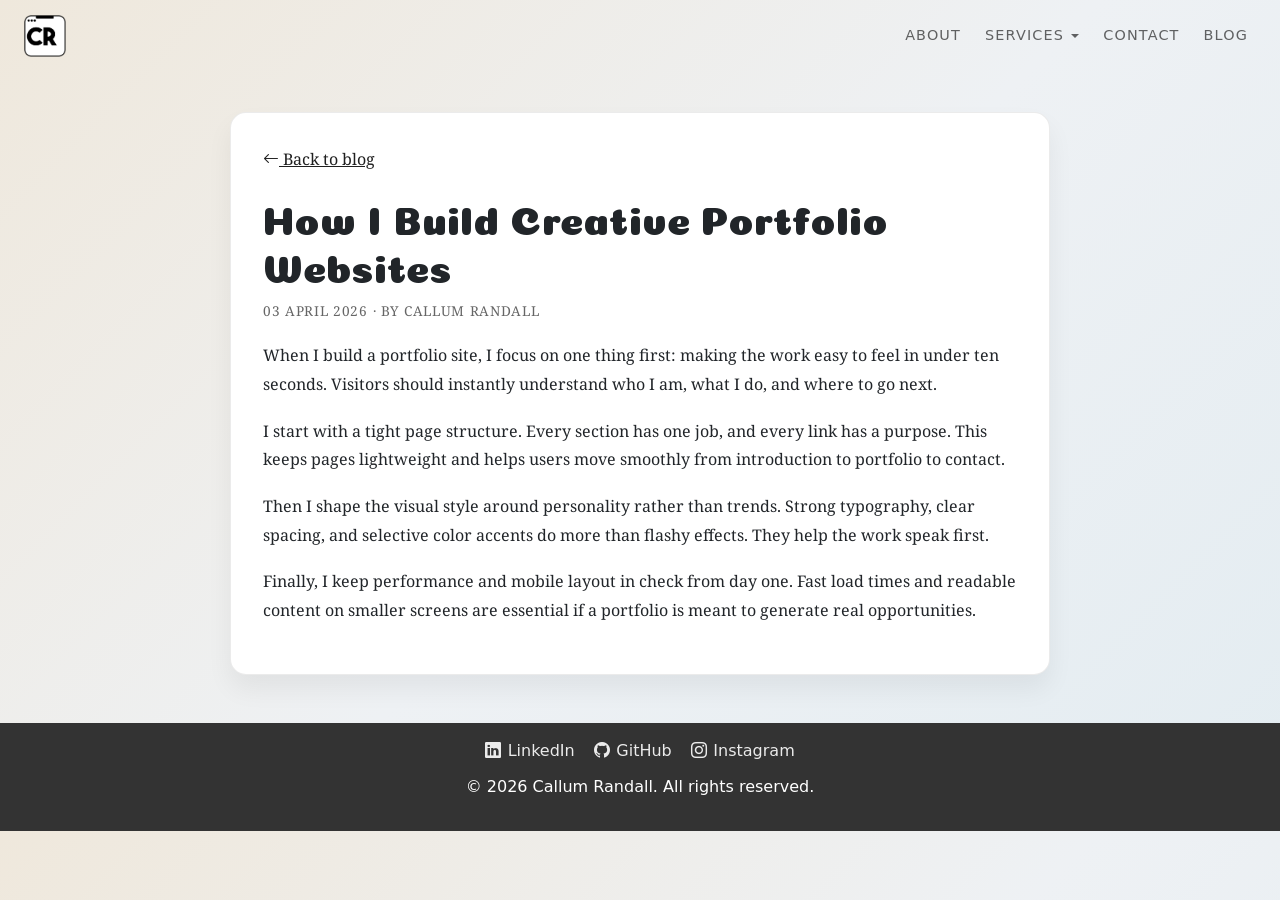
==== commit 36c914d4: "fix broken logo link" ====
--- a/blog-first-post.html
+++ b/blog-first-post.html
@@ -52,7 +52,7 @@
     <header>
         <nav class="navbar navbar-expand-lg fixed-top px-4">
             <a class="navbar-brand fw-bold" href="index.html" aria-label="Callum Randall home">
-                <img src="assets/images/CR%20logo.png" alt="Callum Randall logo" class="brand-logo" loading="eager">
+                <img src="assets/images/cr-logo.png" alt="Callum Randall logo" class="brand-logo" loading="eager">
             </a>
             <button class="navbar-toggler" type="button" data-bs-toggle="collapse" data-bs-target="#navbarNav">
                 <span class="navbar-toggler-icon"></span>
--- a/style/style.css
+++ b/style/style.css
@@ -499,8 +499,9 @@
     padding: 1.4rem;
 }
 
+/* web design card color */
 .web-design-body .web-services-list .card {
-    background: rgba(180, 198, 206, 0.92);
+    background: rgba(201, 197, 197, 0.92);
     border: 1px solid rgba(45, 45, 45, 0.12);
     border-radius: 20px;
     overflow: hidden;
@@ -1095,6 +1096,27 @@
     margin-top: 2.25rem;
 }
 
+.video-embed-wrapper {
+    position: relative;
+    width: 100%;
+    max-width: 540px;
+    margin: 0 auto 2rem;
+    aspect-ratio: 16 / 9;
+    overflow: hidden;
+    border-radius: 16px;
+    box-shadow: 0 10px 32px rgba(0, 0, 0, 0.12);
+}
+
+.video-embed-wrapper iframe {
+    position: absolute;
+    top: 0;
+    left: 0;
+    width: 100%;
+    height: 100%;
+    border: none;
+    border-radius: 16px;
+}
+
 @media (max-width: 767.98px) {
     .video-stat-row {
         grid-template-columns: 1fr;
